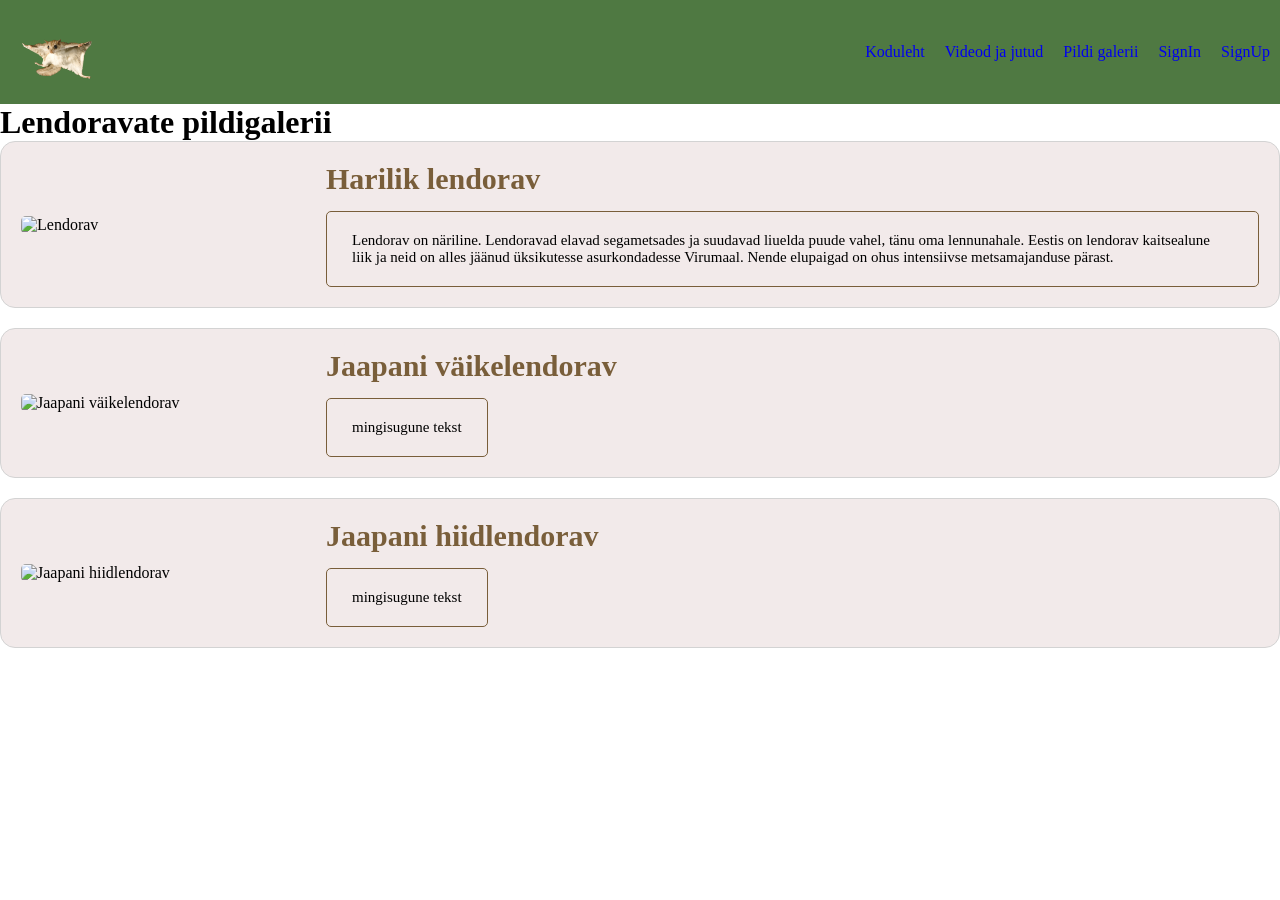
==== alamleht1.html @ 8b570352 "üks viga jäi parandamata, nüüd korras" ====
<!DOCTYPE html>
<html lang="et">

<head>
    <meta charset="UTF-8"> 
    <title>Lendorava pildigalerii</title>
    <link rel="stylesheet" href="global.css">
    <link rel="stylesheet" type="text/css" href="alamleht1.css">
</head>

<body>
    <nav class="navbar">
        <div class="navdiv">
            <div><img class="logo" src="logo.png" alt=""> </div>
            <ul class="navlink">
                <li> <a href="#"> Koduleht</a></li>
                <li> <a href="#"> Videod ja jutud</a></li>
                <li> <a href="#"> Pildi galerii</a></li>
                <li> <a href="#" class="btn">SignIn</a></li>
                <li> <a href="#" class="btn">SignUp</a></li>
            </ul>
        </div>
    </nav>

<h1>Lendoravate pildigalerii</h1>
<div class="kaart">
    <img src="https://life.envir.ee/sites/default/files/styles/wide/public/2022-03/6f1ae5eb202ece2b2708df1b3966d498-856x482.jpg?itok=cPrsgixf" alt="Lendorav">

    <div class="info">
        <h2>Harilik lendorav</h2>
        <p>
            Lendorav on näriline. Lendoravad elavad segametsades ja suudavad
            liuelda puude vahel, tänu oma lennunahale. Eestis on lendorav kaitsealune 
            liik ja neid on alles jäänud üksikutesse asurkondadesse Virumaal. 
            Nende elupaigad on ohus intensiivse metsamajanduse pärast.
        </p>
    </div>
</div>

<div class="kaart">
    <img src="https://64.media.tumblr.com/cef0300550042aedef20714359a8b3be/44f2e7a5749be490-77/s1280x1920/87ed3946290d061c5061ef870d727b5c91f95c24.jpg" alt="Jaapani väikelendorav">

    <div class="info">
        <h2>Jaapani väikelendorav</h2>
        <p>
            mingisugune tekst
        </p>
    </div>
</div>

<div class="kaart">
    <img src="https://www.mammalwatching.com/wp-content/uploads/2025/06/20250607-Japanese-Giant-Flying-Squirrel-P.leucogenys-1154x1536.jpg" alt="Jaapani hiidlendorav">

    <div class="info">
        <h2>Jaapani hiidlendorav</h2>
        <p>
            mingisugune tekst
        </p>
    </div>
</div>

</body>

</html>
---- global.css ----
@import url('https://fonts.googleapis.com/css2?family=Redaction+10:ital,wght@0,400;0,700;1,400&display=swap');
*{
    text-decoration: none;
    box-sizing: border-box;
    padding: 0;
    margin: 0;
}
body{
    font-family: "Redaction 10", serif;
    font-weight: 400;
}
.logo{
    width: 100px;
    max-width: 100%;
    height: auto;
    display: block;
}
.navbar{
    background: #4F7942;
    padding: 2px 10px;
}
.navdiv{
    display: flex;
    align-items: center;
    justify-content: space-between;


}
.navlink{
    display: flex;
    align-items: center;
    gap: 20px; 
    list-style: none; 
    margin: 0;
    padding: 0;
}
.nav-links a {
    color: #ffffff;     
    font-size: 1rem;      
    padding: 2px 6px;      
    display: inline-block;  
}
---- alamleht1.css ----
.kaart {
    display: flex;
    align-items: center;
    gap: 30px;
    padding: 20px;
    margin-bottom: 20px;
    border: 1px solid lightgrey;
    border-radius: 15px;
    background-color: rgb(242, 234, 234);
}

.kaart img {
    width: 275px;
    height: auto;
    border-radius: 5px;
}

.info {
    flex: 1;
}

.info h2 {
    font-size: 30px;
    color: rgb(121, 94, 58);
    margin: 0 0 15px 0;
}

.info p {
    font-size: 15px;
    color: black;
    display: inline-block;
    border: 1px solid rgb(121, 94, 58);
    border-radius: 5px;
    padding: 20px 25px;
    margin: 0;
}
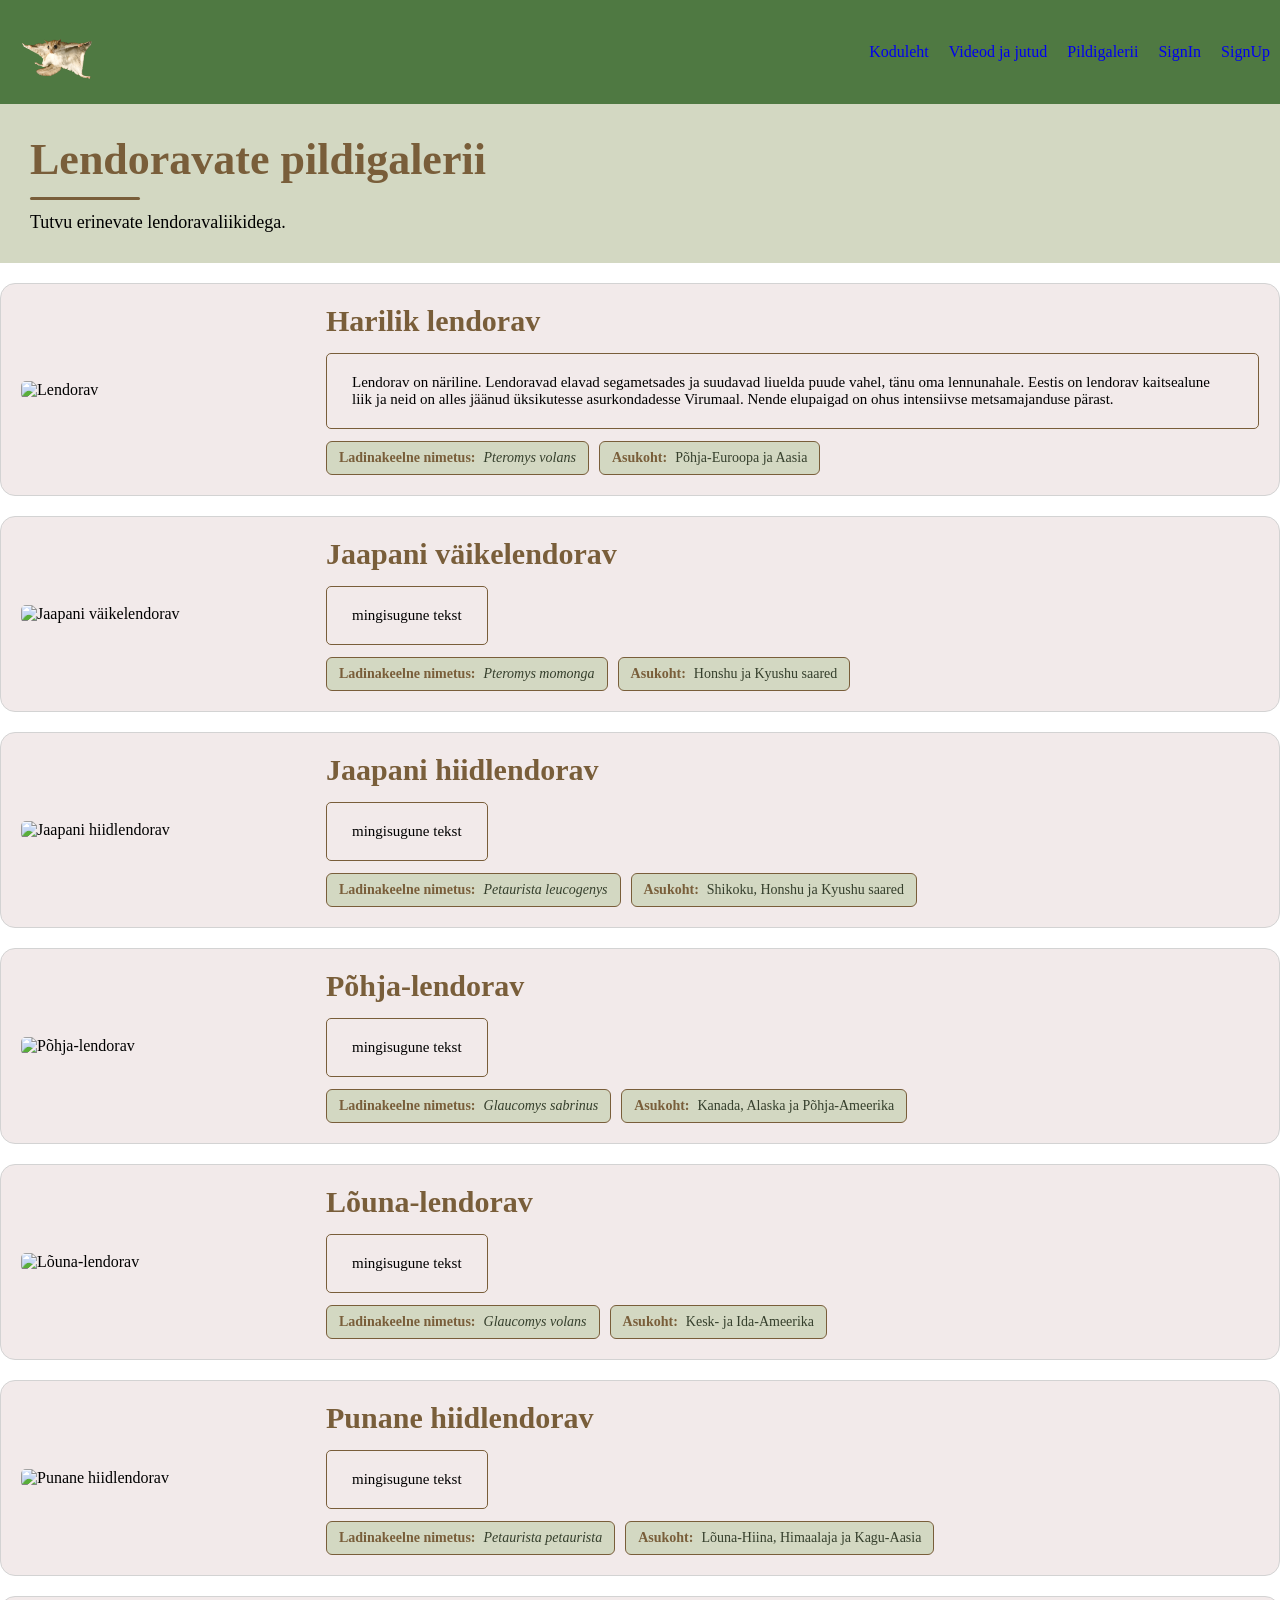
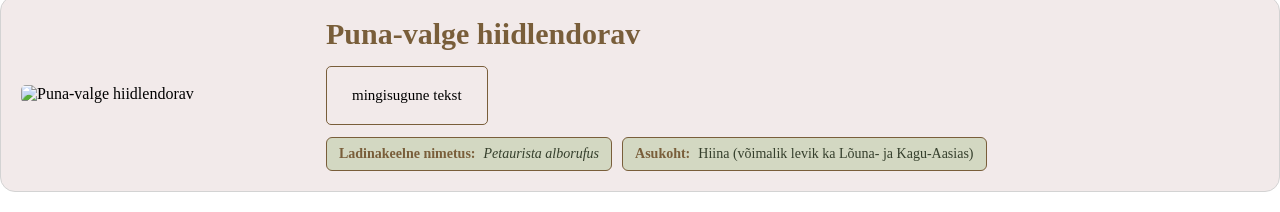
==== commit 9a34fa17: "lisasin pildid ja ladin nim ja asukoha" ====
--- a/alamleht1.html
+++ b/alamleht1.html
@@ -13,16 +13,20 @@
         <div class="navdiv">
             <div><img class="logo" src="logo.png" alt=""> </div>
             <ul class="navlink">
-                <li> <a href="#"> Koduleht</a></li>
-                <li> <a href="#"> Videod ja jutud</a></li>
-                <li> <a href="#"> Pildi galerii</a></li>
+                <li> <a href="Pealeht.html"> Koduleht</a></li>
+                <li> <a href="Video_alamleht.html"> Videod ja jutud</a></li>
+                <li> <a href="alamleht1.html"> Pildigalerii</a></li>
                 <li> <a href="#" class="btn">SignIn</a></li>
                 <li> <a href="#" class="btn">SignUp</a></li>
             </ul>
         </div>
     </nav>
 
-<h1>Lendoravate pildigalerii</h1>
+<div class="galerii-pealkiri">
+    <h1>Lendoravate pildigalerii</h1>
+    <p>Tutvu erinevate lendoravaliikidega.</p>
+</div>
+
 <div class="kaart">
     <img src="https://life.envir.ee/sites/default/files/styles/wide/public/2022-03/6f1ae5eb202ece2b2708df1b3966d498-856x482.jpg?itok=cPrsgixf" alt="Lendorav">
 
@@ -34,6 +38,17 @@
             liik ja neid on alles jäänud üksikutesse asurkondadesse Virumaal. 
             Nende elupaigad on ohus intensiivse metsamajanduse pärast.
         </p>
+        <div class="lisaandmed">
+            <div class="andmekast">
+                <strong>Ladinakeelne nimetus:</strong>
+                <i>Pteromys volans</i>
+            </div>
+            
+            <div class="andmekast">
+                <strong>Asukoht:</strong>
+                <span>Põhja-Euroopa ja Aasia</span>
+            </div>
+        </div>
     </div>
 </div>
 
@@ -45,6 +60,17 @@
         <p>
             mingisugune tekst
         </p>
+        <div class="lisaandmed">
+            <div class="andmekast">
+                <strong>Ladinakeelne nimetus:</strong>
+                <i>Pteromys momonga</i>
+            </div>
+            
+            <div class="andmekast">
+                <strong>Asukoht:</strong>
+                <span>Honshu ja Kyushu saared</span>
+            </div>
+        </div>
     </div>
 </div>
 
@@ -56,6 +82,105 @@
         <p>
             mingisugune tekst
         </p>
+        <div class="lisaandmed">
+            <div class="andmekast">
+                <strong>Ladinakeelne nimetus:</strong>
+                <i>Petaurista leucogenys</i>
+            </div>
+            
+            <div class="andmekast">
+                <strong>Asukoht:</strong>
+                <span>Shikoku, Honshu ja Kyushu saared</span>
+            </div>
+        </div>
+    </div>
+</div>
+
+<div class="kaart">
+    <img src="https://oregonwild.org/wp-content/uploads/2024/06/bHIZGYvDp6EsI62yFU3J-e1717543619542.webp" alt="Põhja-lendorav">
+
+    <div class="info">
+        <h2>Põhja-lendorav</h2>
+        <p>
+            mingisugune tekst
+        </p>
+        <div class="lisaandmed">
+            <div class="andmekast">
+                <strong>Ladinakeelne nimetus:</strong>
+                <i>Glaucomys sabrinus</i>
+            </div>
+            
+            <div class="andmekast">
+                <strong>Asukoht:</strong>
+                <span>Kanada, Alaska ja Põhja-Ameerika</span>
+            </div>
+        </div>
+    </div>
+</div>
+
+<div class="kaart">
+    <img src="https://animaldiversity.org/collections/contributors/phil_myers/classic/glaucomys_volans/medium.jpg" alt="Lõuna-lendorav">
+
+    <div class="info">
+        <h2>Lõuna-lendorav</h2>
+        <p>
+            mingisugune tekst
+        </p>
+        <div class="lisaandmed">
+            <div class="andmekast">
+                <strong>Ladinakeelne nimetus:</strong>
+                <i>Glaucomys volans</i>
+            </div>
+            
+            <div class="andmekast">
+                <strong>Asukoht:</strong>
+                <span>Kesk- ja Ida-Ameerika</span>
+            </div>
+        </div>
+    </div>
+</div>
+
+<div class="kaart">
+    <img src="https://i.pinimg.com/736x/90/b7/56/90b7564329e65b5465b2c48fcb215c8e.jpg" alt="Punane hiidlendorav">
+
+    <div class="info">
+        <h2>Punane hiidlendorav</h2>
+        <p>
+            mingisugune tekst
+        </p>
+        <div class="lisaandmed">
+            <div class="andmekast">
+                <strong>Ladinakeelne nimetus:</strong>
+                <i>Petaurista petaurista</i>
+            </div>
+            
+            <div class="andmekast">
+                <strong>Asukoht:</strong>
+                <span>Lõuna-Hiina, Himaalaja ja Kagu-Aasia</span>
+            </div>
+        </div>
+    </div>
+</div>
+
+<div class="kaart">
+    <img src="https://i.pinimg.com/originals/c2/e2/a5/c2e2a5d620ae5a957edf5e2724ebc0b2.jpg" alt="Puna-valge hiidlendorav">
+
+    <div class="info">
+        <h2>Puna-valge hiidlendorav</h2>
+        <p>
+            mingisugune tekst
+        </p>
+        <div class="lisaandmed">
+            <div class="andmekast">
+                <strong>Ladinakeelne nimetus:</strong>
+                <i>Petaurista alborufus</i>
+            </div>
+            
+            <div class="andmekast">
+                <strong>Asukoht:</strong>
+                <span>Hiina (võimalik levik ka Lõuna- ja Kagu-Aasias)</span>
+            </div>
+        </div>
     </div>
 </div>
 
--- a/alamleht1.css
+++ b/alamleht1.css
@@ -1,3 +1,32 @@
+.galerii-pealkiri {
+    text-align: left;
+    padding: 30px;
+    margin-bottom: 20px;
+    background-color: #D3D8C2;
+}
+
+.galerii-pealkiri h1 {
+    font-size: 44px;
+    color: rgb(121, 94, 58);
+    margin: 0 0 12px;
+}
+
+.galerii-pealkiri h1::after {
+    content: "";
+    display: block;
+    width: 110px;
+    height: 3px;
+    background-color: rgb(121, 94, 58);
+    margin-top: 12px;
+    border-radius: 5px;
+}
+
+.galerii-pealkiri p {
+    font-size: 18px;
+    color: black;
+    margin: 0;
+}
+
 .kaart {
     display: flex;
     align-items: center;
@@ -17,6 +46,7 @@
 
 .info {
     flex: 1;
+    min-width: 0;
 }
 
 .info h2 {
@@ -33,4 +63,27 @@
     border-radius: 5px;
     padding: 20px 25px;
     margin: 0;
-}+}
+
+.lisaandmed {
+    display: flex;
+    gap: 10px;
+    margin-top: 12px;
+    flex-wrap: wrap;
+}
+
+.andmekast {
+    display: flex;
+    align-items: center;
+    gap: 8px;
+    padding: 8px 12px;
+    background-color: #D3D8C2;
+    border: 1px solid rgb(121, 94, 58);
+    border-radius: 6px;
+    font-size: 14px;
+    color: #353F2C;
+}
+
+.andmekast strong {
+    color: rgb(121, 94, 58);
+}
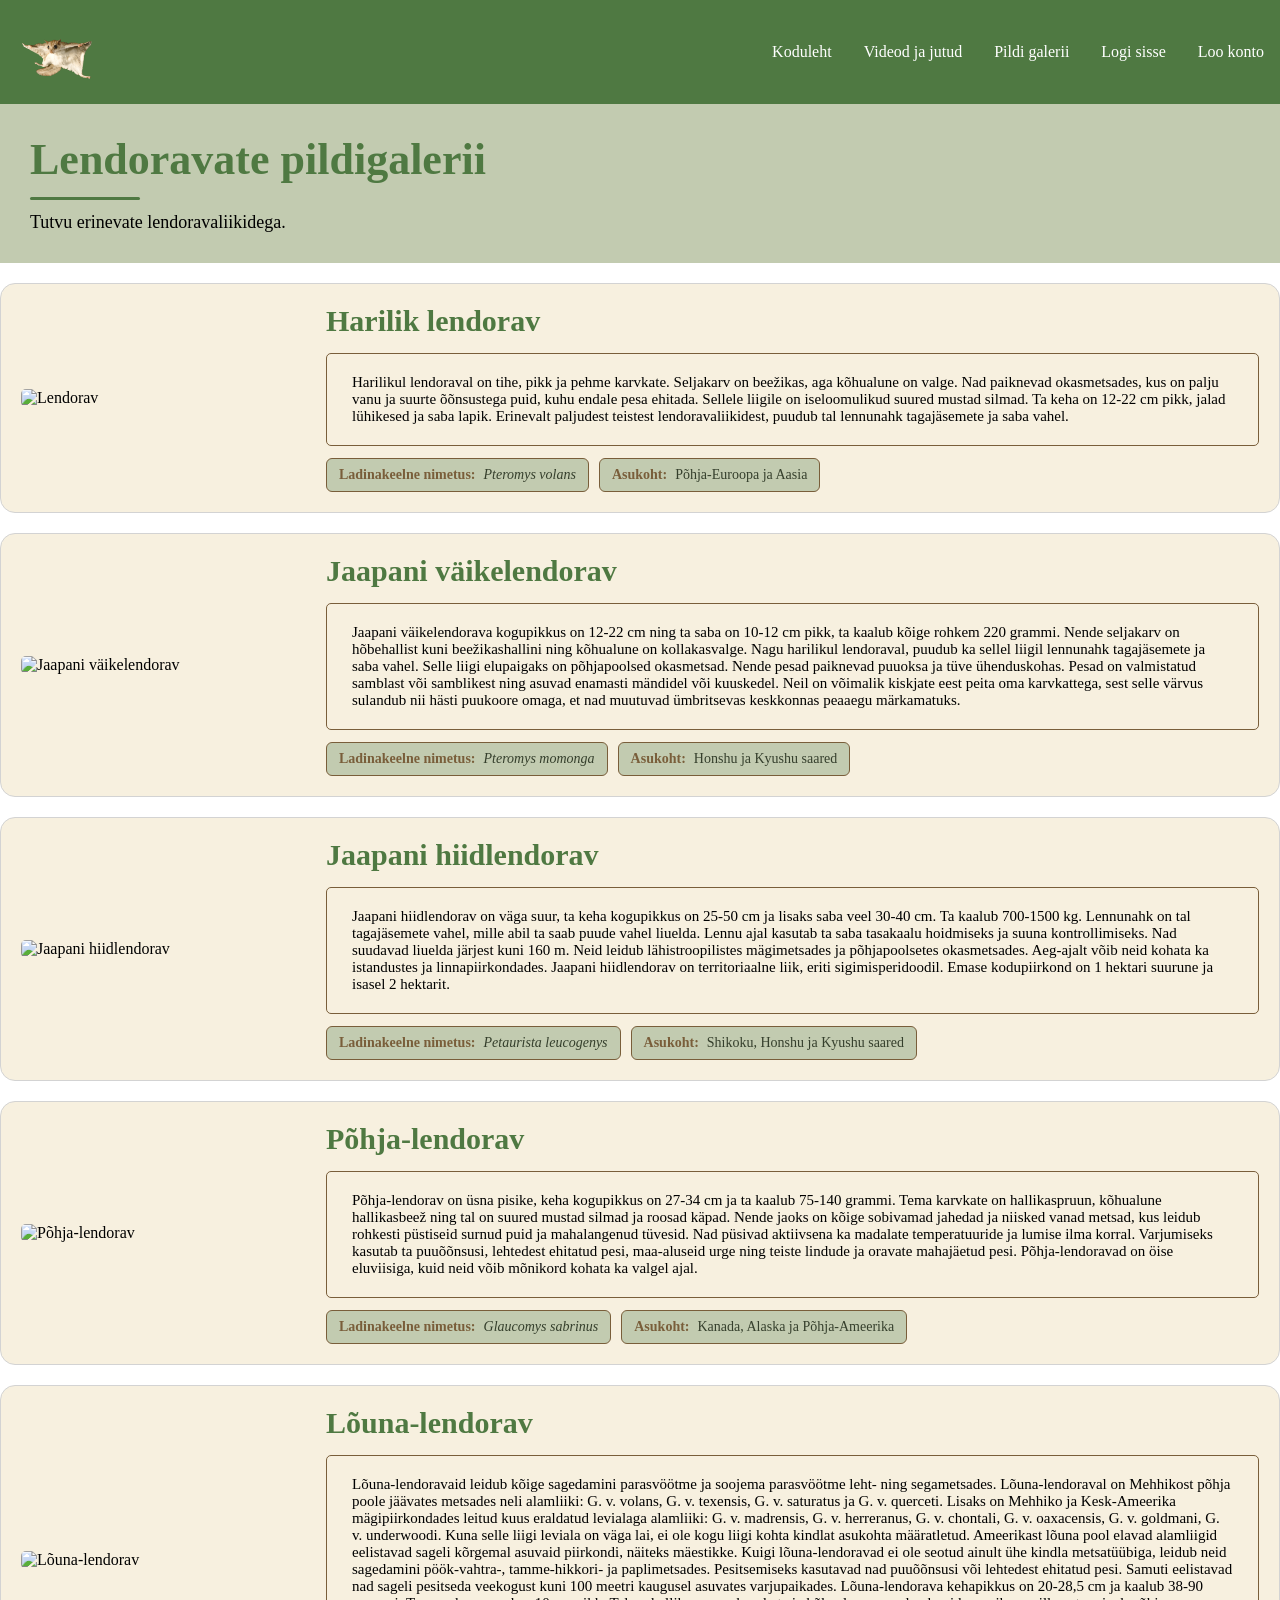
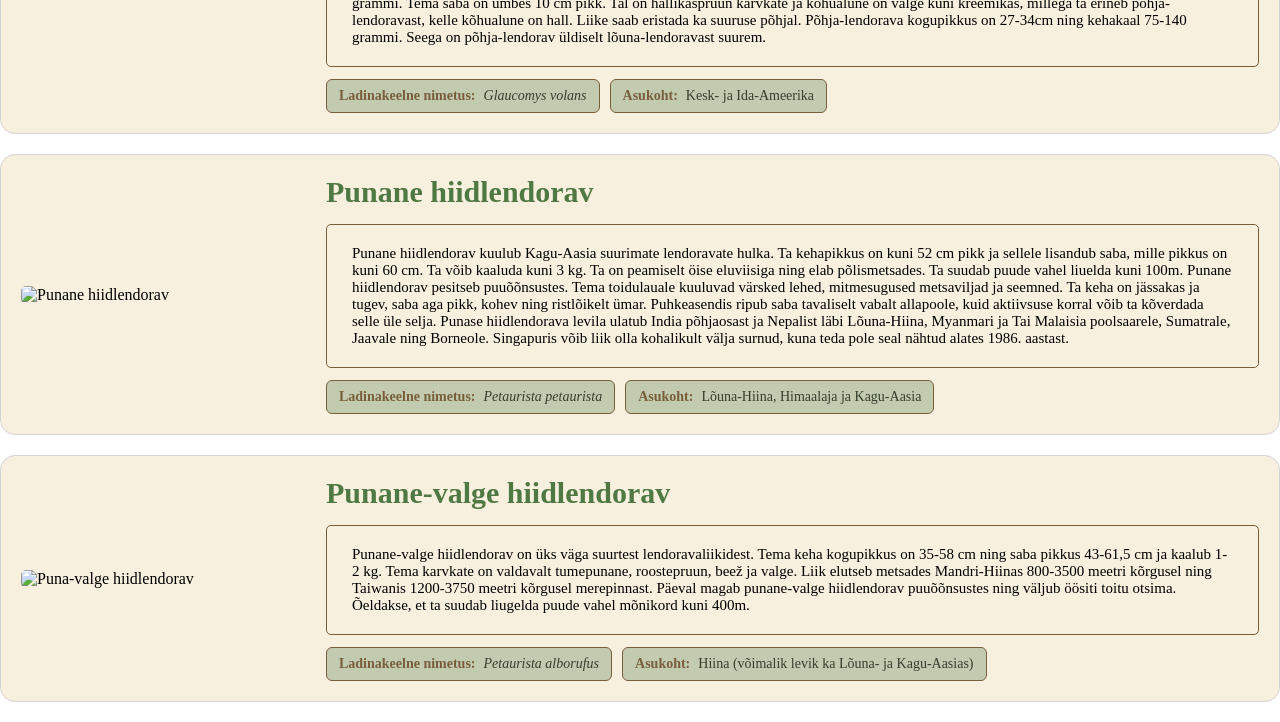
==== commit a3558a78: "tegin viimased muudatused" ====
--- a/alamleht1.html
+++ b/alamleht1.html
@@ -4,20 +4,20 @@
 <head>
     <meta charset="UTF-8"> 
     <title>Lendorava pildigalerii</title>
-    <link rel="stylesheet" href="global.css">
+    <link rel="stylesheet" href="jcss/global.css">
     <link rel="stylesheet" type="text/css" href="alamleht1.css">
 </head>
 
 <body>
     <nav class="navbar">
         <div class="navdiv">
-            <div><img class="logo" src="logo.png" alt=""> </div>
+            <div><img class="logo" src="pildid/logo.png" alt=""> </div>
             <ul class="navlink">
                 <li> <a href="Pealeht.html"> Koduleht</a></li>
                 <li> <a href="Video_alamleht.html"> Videod ja jutud</a></li>
-                <li> <a href="alamleht1.html"> Pildigalerii</a></li>
-                <li> <a href="#" class="btn">SignIn</a></li>
-                <li> <a href="#" class="btn">SignUp</a></li>
+                <li> <a href="alamleht1.html"> Pildi galerii</a></li>
+                <li> <a href="login.html" class="btn">Logi sisse</a></li>
+                <li> <a href="SignUp.html" class="btn">Loo konto</a></li>
             </ul>
         </div>
     </nav>
@@ -33,10 +33,11 @@
     <div class="info">
         <h2>Harilik lendorav</h2>
         <p>
-            Lendorav on näriline. Lendoravad elavad segametsades ja suudavad
-            liuelda puude vahel, tänu oma lennunahale. Eestis on lendorav kaitsealune 
-            liik ja neid on alles jäänud üksikutesse asurkondadesse Virumaal. 
-            Nende elupaigad on ohus intensiivse metsamajanduse pärast.
+           Harilikul lendoraval on tihe, pikk ja pehme karvkate. Seljakarv on beežikas, aga kõhualune on valge. 
+           Nad paiknevad okasmetsades, kus on palju vanu ja suurte õõnsustega puid, kuhu endale pesa ehitada. 
+           Sellele liigile on iseloomulikud suured mustad silmad. 
+           Ta keha on 12-22 cm pikk, jalad lühikesed ja saba lapik. 
+           Erinevalt paljudest teistest lendoravaliikidest, puudub tal lennunahk tagajäsemete ja saba vahel.
         </p>
         <div class="lisaandmed">
             <div class="andmekast">
@@ -58,7 +59,13 @@
     <div class="info">
         <h2>Jaapani väikelendorav</h2>
         <p>
-            mingisugune tekst
+            Jaapani väikelendorava kogupikkus on 12-22 cm ning ta saba on 10-12 cm pikk, ta kaalub kõige rohkem 220 grammi. 
+            Nende seljakarv on hõbehallist kuni beežikashallini ning kõhualune on kollakasvalge. 
+            Nagu harilikul lendoraval, puudub ka sellel liigil lennunahk tagajäsemete ja saba vahel. 
+            Selle liigi elupaigaks on põhjapoolsed okasmetsad. Nende pesad paiknevad puuoksa ja tüve ühenduskohas. 
+            Pesad on valmistatud samblast või samblikest ning asuvad enamasti mändidel või kuuskedel. 
+            Neil on võimalik kiskjate eest peita oma karvkattega, sest selle värvus sulandub nii hästi puukoore omaga, 
+            et nad muutuvad ümbritsevas keskkonnas peaaegu märkamatuks. 
         </p>
         <div class="lisaandmed">
             <div class="andmekast">
@@ -80,7 +87,12 @@
     <div class="info">
         <h2>Jaapani hiidlendorav</h2>
         <p>
-            mingisugune tekst
+            Jaapani hiidlendorav on väga suur, ta keha kogupikkus on 25-50 cm ja lisaks saba veel 30-40 cm. 
+            Ta kaalub 700-1500 kg. Lennunahk on tal tagajäsemete vahel, mille abil ta saab puude vahel liuelda. 
+            Lennu ajal kasutab ta saba tasakaalu hoidmiseks ja suuna kontrollimiseks. 
+            Nad suudavad liuelda järjest kuni 160 m. Neid leidub lähistroopilistes mägimetsades ja põhjapoolsetes okasmetsades. 
+            Aeg-ajalt võib neid kohata ka istandustes ja linnapiirkondades. Jaapani hiidlendorav on territoriaalne liik, eriti sigimisperidoodil. 
+            Emase kodupiirkond on 1 hektari suurune ja isasel 2 hektarit. 
         </p>
         <div class="lisaandmed">
             <div class="andmekast">
@@ -102,7 +114,11 @@
     <div class="info">
         <h2>Põhja-lendorav</h2>
         <p>
-            mingisugune tekst
+            Põhja-lendorav on üsna pisike, keha kogupikkus on 27-34 cm ja ta kaalub 75-140 grammi. 
+            Tema karvkate on hallikaspruun, kõhualune hallikasbeež ning tal on suured mustad silmad ja roosad käpad. 
+            Nende jaoks on kõige sobivamad jahedad ja niisked vanad metsad, kus leidub rohkesti püstiseid surnud puid ja mahalangenud tüvesid. 
+            Nad püsivad aktiivsena ka madalate temperatuuride ja lumise ilma korral. Varjumiseks kasutab ta puuõõnsusi, lehtedest ehitatud pesi, maa-aluseid urge ning teiste lindude ja oravate mahajäetud pesi. 
+            Põhja-lendoravad on öise eluviisiga, kuid neid võib mõnikord kohata ka valgel ajal. 
         </p>
         <div class="lisaandmed">
             <div class="andmekast">
@@ -124,7 +140,14 @@
     <div class="info">
         <h2>Lõuna-lendorav</h2>
         <p>
-            mingisugune tekst
+            Lõuna-lendoravaid leidub kõige sagedamini parasvöötme ja soojema parasvöötme leht- ning segametsades. 
+            Lõuna-lendoraval on Mehhikost põhja poole jäävates metsades neli alamliiki: G. v. volans, G. v. texensis, G. v. saturatus ja G. v. querceti. 
+            Lisaks on Mehhiko ja Kesk-Ameerika mägipiirkondades leitud kuus eraldatud levialaga alamliiki: G. v. madrensis, G. v. herreranus, G. v. chontali, G. v. oaxacensis, G. v. goldmani, G. v. underwoodi. 
+            Kuna selle liigi leviala on väga lai, ei ole kogu liigi kohta kindlat asukohta määratletud. Ameerikast lõuna pool elavad alamliigid eelistavad sageli kõrgemal asuvaid piirkondi, näiteks mäestikke.
+            Kuigi lõuna-lendoravad ei ole seotud ainult ühe kindla metsatüübiga, leidub neid sagedamini pöök-vahtra-, tamme-hikkori- ja paplimetsades. 
+            Pesitsemiseks kasutavad nad puuõõnsusi või lehtedest ehitatud pesi. Samuti eelistavad nad sageli pesitseda veekogust kuni 100 meetri kaugusel asuvates varjupaikades. 
+            Lõuna-lendorava kehapikkus on 20-28,5 cm ja kaalub 38-90 grammi. Tema saba on umbes 10 cm pikk. Tal on hallikaspruun karvkate ja kõhualune on valge kuni kreemikas, millega ta erineb põhja-lendoravast, kelle kõhualune on hall. 
+            Liike saab eristada ka suuruse põhjal. Põhja-lendorava kogupikkus on 27-34cm ning kehakaal 75-140 grammi. Seega on põhja-lendorav üldiselt lõuna-lendoravast suurem.
         </p>
         <div class="lisaandmed">
             <div class="andmekast">
@@ -146,7 +169,13 @@
     <div class="info">
         <h2>Punane hiidlendorav</h2>
         <p>
-            mingisugune tekst
+            Punane hiidlendorav kuulub Kagu-Aasia suurimate lendoravate hulka. 
+            Ta kehapikkus on kuni 52 cm pikk ja sellele lisandub saba, mille pikkus on kuni 60 cm. Ta võib kaaluda kuni 3 kg. 
+            Ta on peamiselt öise eluviisiga ning elab põlismetsades. Ta suudab puude vahel liuelda kuni 100m. 
+            Punane hiidlendorav pesitseb puuõõnsustes. Tema toidulauale kuuluvad värsked lehed, mitmesugused metsaviljad ja seemned. 
+            Ta keha on jässakas ja tugev, saba aga pikk, kohev ning ristlõikelt ümar. Puhkeasendis ripub saba tavaliselt vabalt allapoole, kuid aktiivsuse korral võib ta kõverdada selle üle selja. 
+            Punase hiidlendorava levila ulatub India põhjaosast ja Nepalist läbi Lõuna-Hiina, Myanmari ja Tai Malaisia poolsaarele, Sumatrale, Jaavale ning Borneole. 
+            Singapuris võib liik olla kohalikult välja surnud, kuna teda pole seal nähtud alates 1986. aastast. 
         </p>
         <div class="lisaandmed">
             <div class="andmekast">
@@ -166,9 +195,11 @@
     <img src="https://i.pinimg.com/originals/c2/e2/a5/c2e2a5d620ae5a957edf5e2724ebc0b2.jpg" alt="Puna-valge hiidlendorav">
 
     <div class="info">
-        <h2>Puna-valge hiidlendorav</h2>
-        <p>
-            mingisugune tekst
+        <h2>Punane-valge hiidlendorav</h2>
+        <p>
+            Punane-valge hiidlendorav on üks väga suurtest lendoravaliikidest. Tema keha kogupikkus on 35-58 cm ning saba pikkus 43-61,5 cm ja kaalub 1-2 kg. 
+            Tema karvkate on valdavalt tumepunane, roostepruun, beež ja valge. Liik elutseb metsades Mandri-Hiinas 800-3500 meetri kõrgusel ning Taiwanis 1200-3750 meetri kõrgusel merepinnast. 
+            Päeval magab punane-valge hiidlendorav puuõõnsustes ning väljub öösiti toitu otsima. Õeldakse, et ta suudab liugelda puude vahel mõnikord kuni 400m. 
         </p>
         <div class="lisaandmed">
             <div class="andmekast">
--- a/jcss/global.css
+++ b/jcss/global.css
@@ -0,0 +1,52 @@
+/*Siin all on peamised värvid[saab kasutada shortcutina: var(--nimi) ]*/
+:root {
+    --roheline: #4F7942;       /* Peamine värv: pealkirjad, nupud, navigatsiooniriba, aktiivne video/heli */
+    --roheline-hover: #65764f; /* Nuppude ja linkide värv hiirega peale liikudes (hover) */
+    --salvei: #d9ddc9;         /* Kastide ja kaartide taust (helikast, videokaardid, ikooniringid) */
+    --salvei-hover: #c2cbb0;   /* Kaartide ja heliridade taust hiirega peale liikudes (hover) */
+    --kreem: #F7F0DF;          /* Lehe põhitaust, sisselogimiskasti taust ja hele tekst tumedal nupul */
+    --tekst: #444444;          /* Tavaline sisutekst, lõigud ja pealkirjad kaartidel */
+    --piirjoon: #dddddd;       /* Õrnad äärised ja eraldusjooned (piltide ja sisestusväljade ümber) */
+}
+@import url('https://fonts.googleapis.com/css2?family=Redaction+10:ital,wght@0,400;0,700;1,400&display=swap');
+*{
+    text-decoration: none;
+    box-sizing: border-box;
+    padding: 0;
+    margin: 0;
+}
+body{
+    font-family: "Redaction 10", serif;
+    font-weight: 400;
+}
+.logo{
+    width: 100px;
+    max-width: 100%;
+    height: auto;
+    display: block;
+}
+.navbar{
+    background: var(--roheline);
+    padding: 2px 10px;
+}
+.navdiv{
+    display: flex;
+    align-items: center;
+    justify-content: space-between;
+
+
+}
+.navlink{
+    display: flex;
+    align-items: center;
+    gap: 20px; 
+    list-style: none; 
+    margin: 0;
+    padding: 0;
+}
+.navlink a {
+    color: #ffffff;     
+    font-size: 1rem;      
+    padding: 2px 6px;      
+    display: inline-block;  
+}
--- a/alamleht1.css
+++ b/alamleht1.css
@@ -2,12 +2,12 @@
     text-align: left;
     padding: 30px;
     margin-bottom: 20px;
-    background-color: #D3D8C2;
+    background-color: #c2cbb0;
 }
 
 .galerii-pealkiri h1 {
     font-size: 44px;
-    color: rgb(121, 94, 58);
+    color: #4F7942;
     margin: 0 0 12px;
 }
 
@@ -16,7 +16,7 @@
     display: block;
     width: 110px;
     height: 3px;
-    background-color: rgb(121, 94, 58);
+    background-color: #4F7942;
     margin-top: 12px;
     border-radius: 5px;
 }
@@ -35,7 +35,7 @@
     margin-bottom: 20px;
     border: 1px solid lightgrey;
     border-radius: 15px;
-    background-color: rgb(242, 234, 234);
+    background-color: #F7F0DF;
 }
 
 .kaart img {
@@ -51,7 +51,7 @@
 
 .info h2 {
     font-size: 30px;
-    color: rgb(121, 94, 58);
+    color: #4F7942;
     margin: 0 0 15px 0;
 }
 
@@ -77,7 +77,7 @@
     align-items: center;
     gap: 8px;
     padding: 8px 12px;
-    background-color: #D3D8C2;
+    background-color: #c2cbb0;
     border: 1px solid rgb(121, 94, 58);
     border-radius: 6px;
     font-size: 14px;
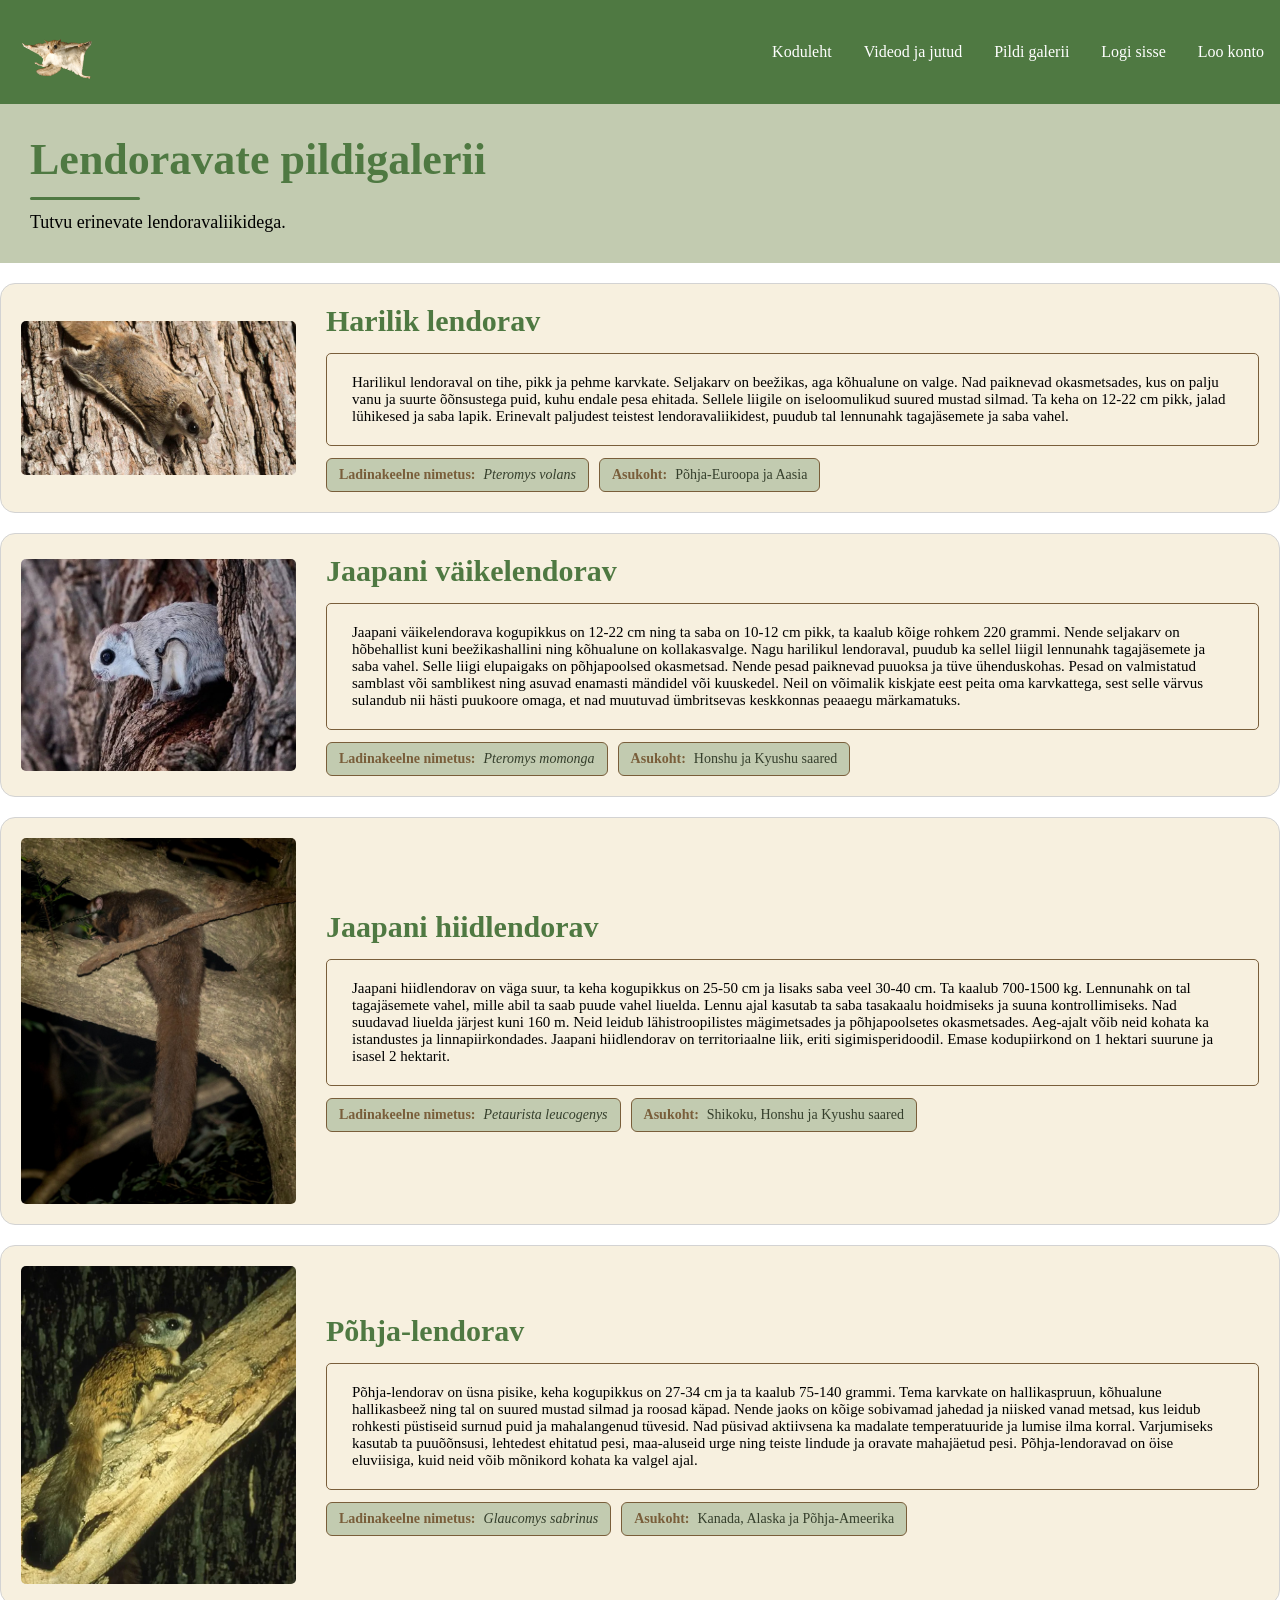
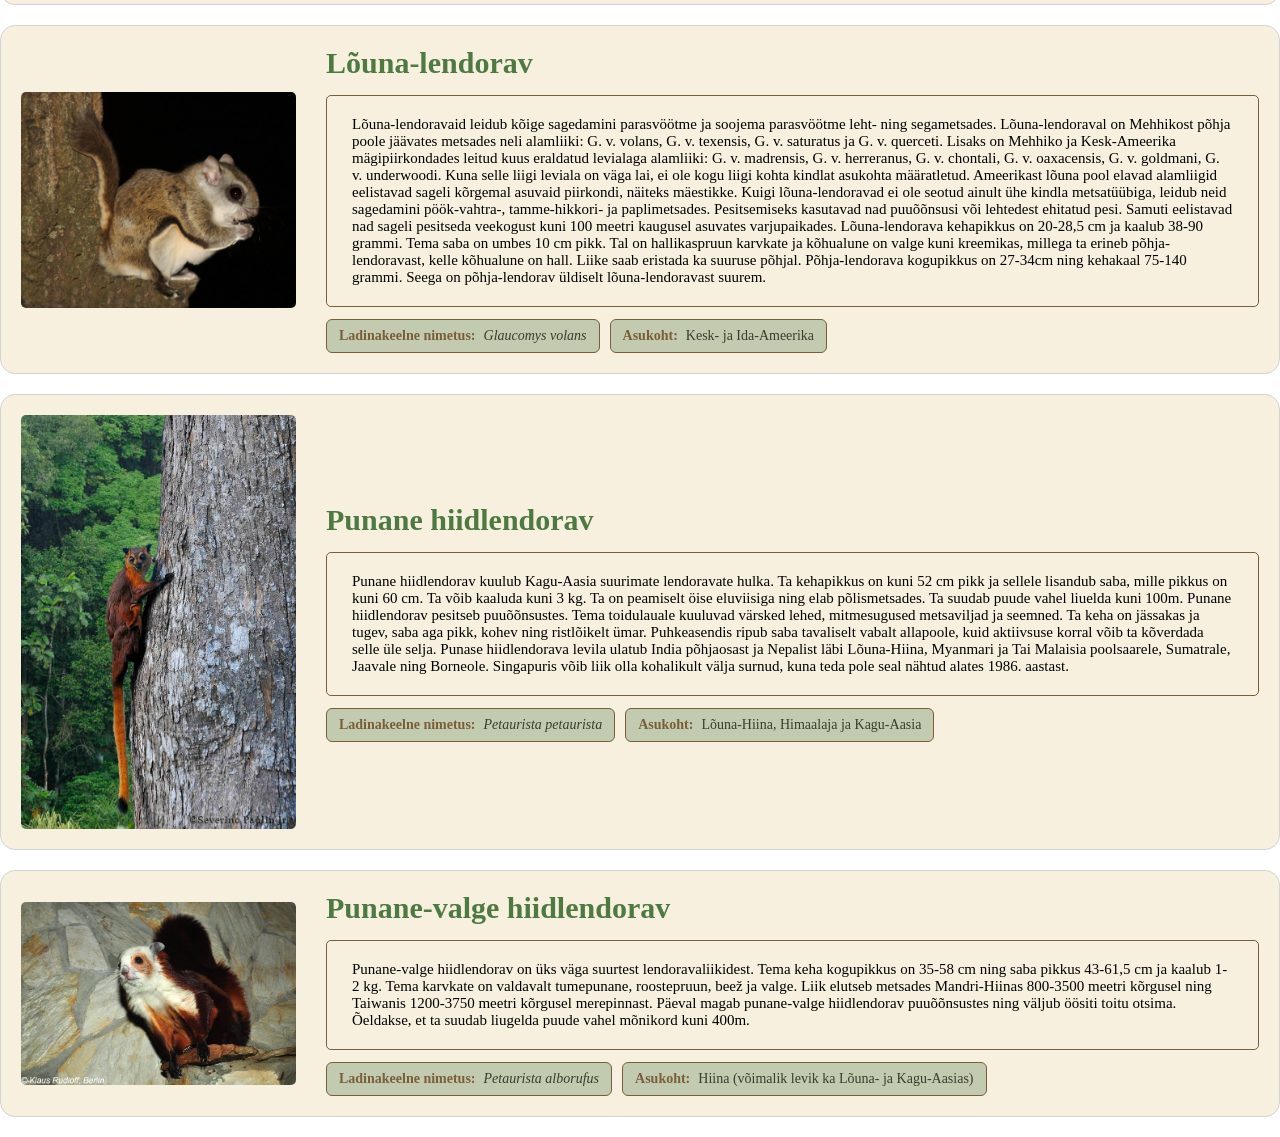
==== commit c0364f96: "tegin korralikumaks" ====
--- a/alamleht1.html
+++ b/alamleht1.html
@@ -28,7 +28,7 @@
 </div>
 
 <div class="kaart">
-    <img src="https://life.envir.ee/sites/default/files/styles/wide/public/2022-03/6f1ae5eb202ece2b2708df1b3966d498-856x482.jpg?itok=cPrsgixf" alt="Lendorav">
+    <img src="liigid/harilik.jpg" alt="Lendorav">
 
     <div class="info">
         <h2>Harilik lendorav</h2>
@@ -54,7 +54,7 @@
 </div>
 
 <div class="kaart">
-    <img src="https://64.media.tumblr.com/cef0300550042aedef20714359a8b3be/44f2e7a5749be490-77/s1280x1920/87ed3946290d061c5061ef870d727b5c91f95c24.jpg" alt="Jaapani väikelendorav">
+    <img src="liigid/jaapani_vaike.jpg" alt="Jaapani väikelendorav">
 
     <div class="info">
         <h2>Jaapani väikelendorav</h2>
@@ -82,7 +82,7 @@
 </div>
 
 <div class="kaart">
-    <img src="https://www.mammalwatching.com/wp-content/uploads/2025/06/20250607-Japanese-Giant-Flying-Squirrel-P.leucogenys-1154x1536.jpg" alt="Jaapani hiidlendorav">
+    <img src="liigid/jaapani_hiid.jpg" alt="Jaapani hiidlendorav">
 
     <div class="info">
         <h2>Jaapani hiidlendorav</h2>
@@ -109,7 +109,7 @@
 </div>
 
 <div class="kaart">
-    <img src="https://oregonwild.org/wp-content/uploads/2024/06/bHIZGYvDp6EsI62yFU3J-e1717543619542.webp" alt="Põhja-lendorav">
+    <img src="liigid/põhja.jpg" alt="Põhja-lendorav">
 
     <div class="info">
         <h2>Põhja-lendorav</h2>
@@ -135,7 +135,7 @@
 </div>
 
 <div class="kaart">
-    <img src="https://animaldiversity.org/collections/contributors/phil_myers/classic/glaucomys_volans/medium.jpg" alt="Lõuna-lendorav">
+    <img src="liigid/lõuna.jpg" alt="Lõuna-lendorav">
 
     <div class="info">
         <h2>Lõuna-lendorav</h2>
@@ -164,7 +164,7 @@
 </div>
 
 <div class="kaart">
-    <img src="https://i.pinimg.com/736x/90/b7/56/90b7564329e65b5465b2c48fcb215c8e.jpg" alt="Punane hiidlendorav">
+    <img src="liigid/punane.jpg" alt="Punane hiidlendorav">
 
     <div class="info">
         <h2>Punane hiidlendorav</h2>
@@ -192,7 +192,7 @@
 </div>
 
 <div class="kaart">
-    <img src="https://i.pinimg.com/originals/c2/e2/a5/c2e2a5d620ae5a957edf5e2724ebc0b2.jpg" alt="Puna-valge hiidlendorav">
+    <img src="liigid/punane_valge.jpg" alt="Puna-valge hiidlendorav">
 
     <div class="info">
         <h2>Punane-valge hiidlendorav</h2>
